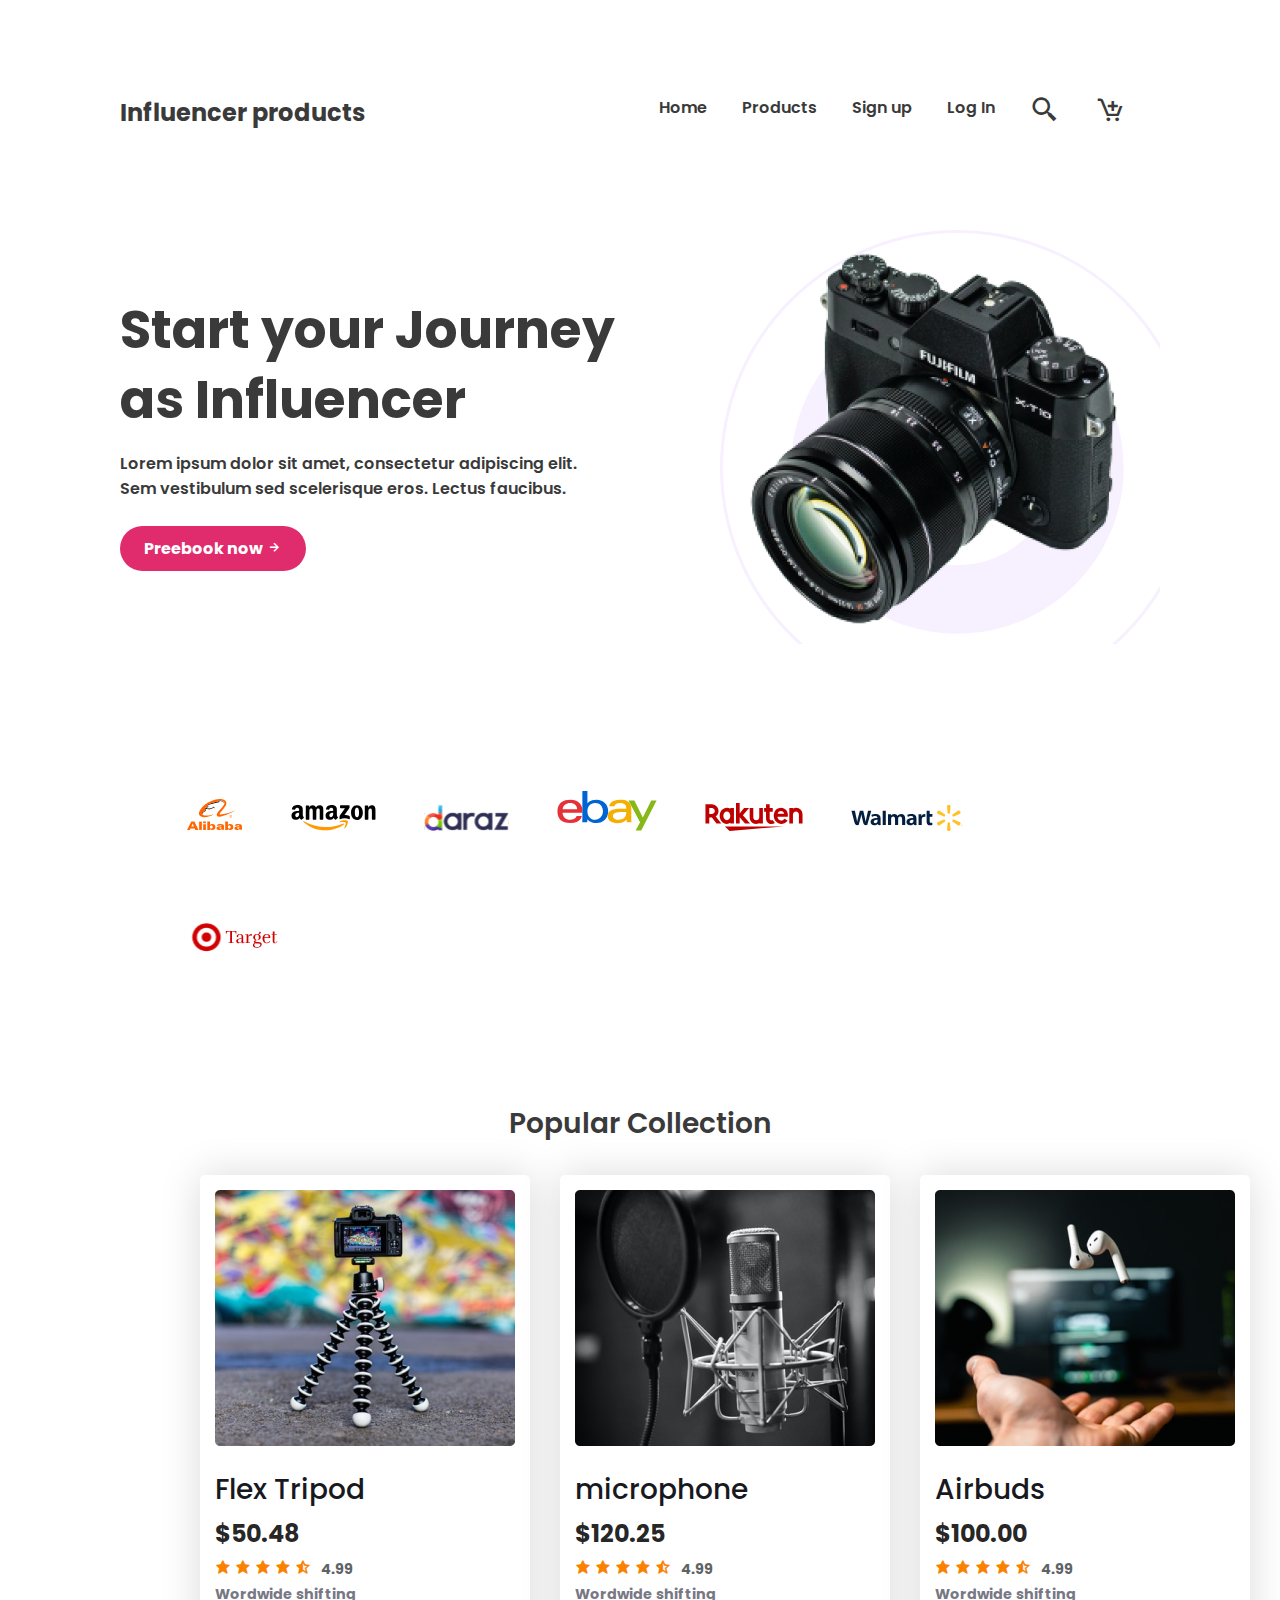
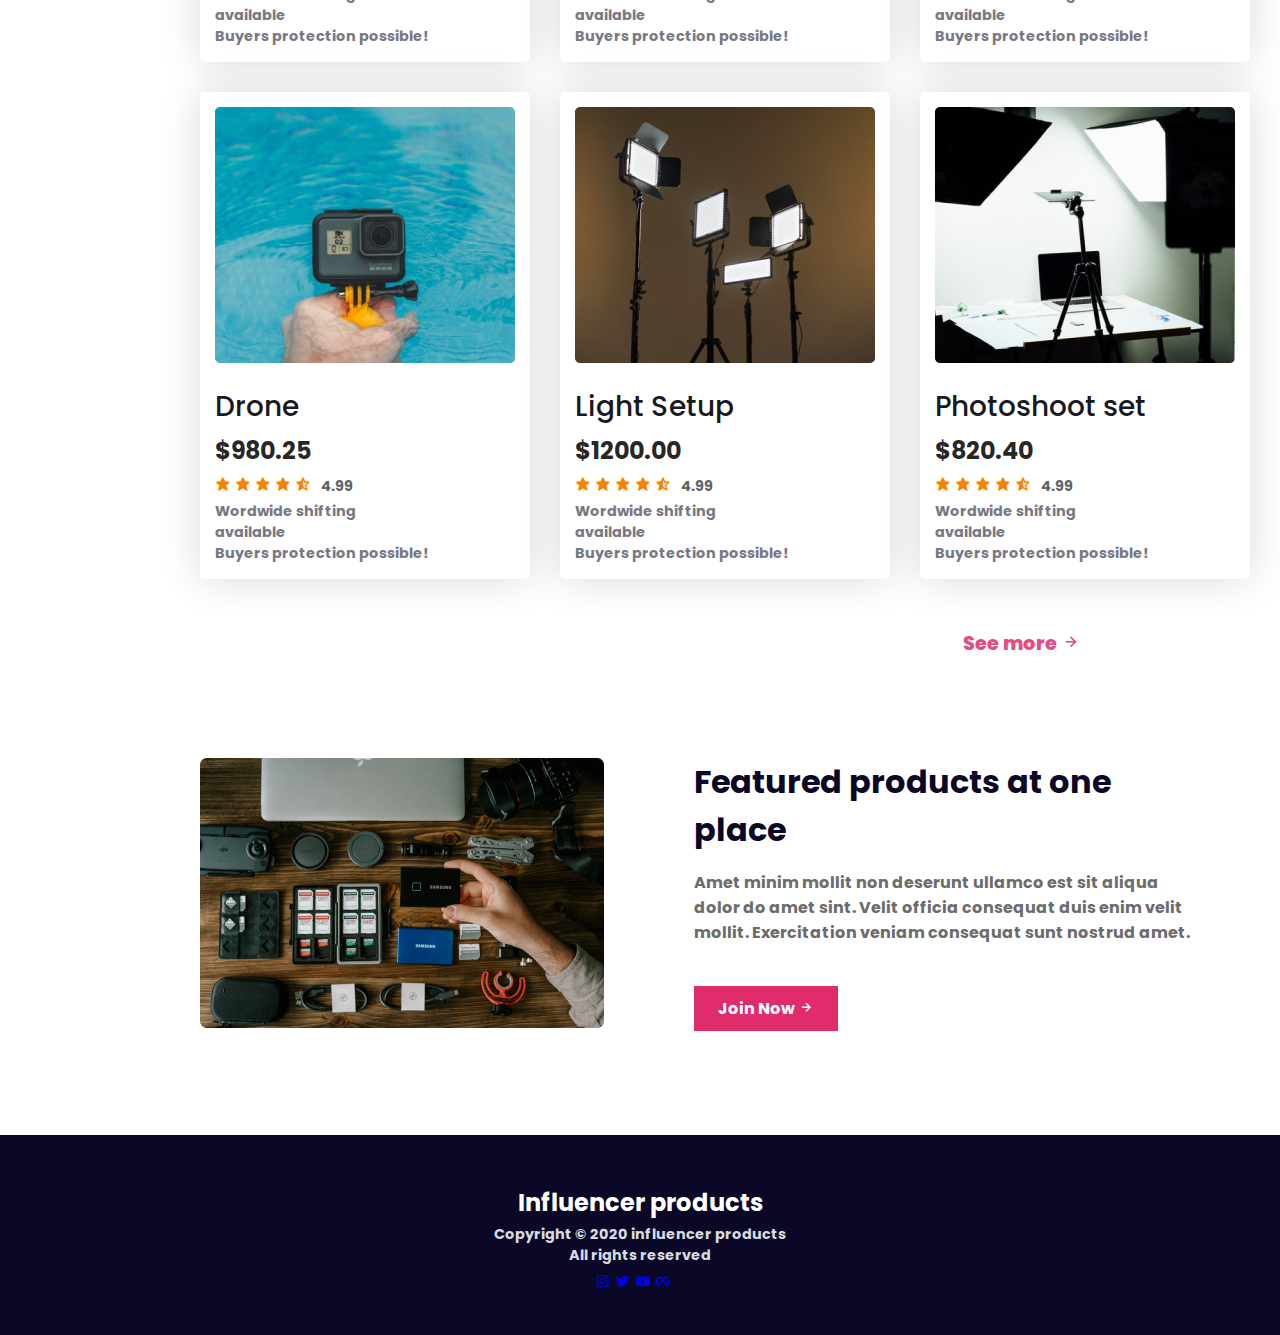
==== index.html @ 0faa742c "first commit" ====
<!DOCTYPE html>
<html lang="en">

<head>
    <meta charset="UTF-8">
    <meta name="viewport" content="width=device-width, initial-scale=1.0">
    <title>Document</title>
    <link rel="stylesheet" href="assets/style/style.css">
    <link rel="stylesheet" href="https://cdn.jsdelivr.net/npm/boxicons@latest/css/boxicons.min.css">
    <link href="https://fonts.googleapis.com/css2?family=Poppins:wght@400;500;600;700;800&display=swap"
        rel="stylesheet">
</head>

<body>
    <header>
        <!-- Header section start -->
        <div class="nav-container">
            <div class="logo">Influencer products</div>
            <nav>
                <ul>
                    <li><a href="#">Home</a></li>
                    <li><a href="#">Products</a></li>
                    <li><a href="#">Sign up</a></li>
                    <li><a href="#">Log In</a></li>
                    <li><a href="#"><i class='bx bx-search-alt-2'></i></a></li>
                    <li><a href="#"><i class='bx bx-cart-add'></i></a></li>
                </ul>
            </nav>
        </div>
    </header>
    <main>
        <section class="hero">
            <div class="banner-container">
                <div class="banner-part1">
                    <h2 class="banner-title">Start your Journey as
                        Influencer</h2>
                    <p class="title-details">Lorem ipsum dolor sit amet, consectetur adipiscing elit. <br> Sem
                        vestibulum
                        sed
                        scelerisque eros. Lectus faucibus.</p>
                    <button class="btn-primary">Preebook now <i class='bx bx-right-arrow-alt'></i></button>
                </div>
                <div class="banner-part2">
                    <img src="assets/images/main-camera.png" alt="camara pic" class="camara">
                </div>
            </div>
        </section>
        <section class="sponsor">
            <div class="sponsor-contant">
                <img src="assets/logos/Alibaba.svg" alt="logo">
                <img src="assets/logos/Amazon.svg" alt="logo">
                <img src="assets/logos/Daraz.pk Logo.svg" alt="logo">
                <img src="assets/logos/Ebay.svg" alt="logo">
                <img src="assets/logos/Rakuten.svg" alt="logo">
                <img src="assets/logos/Walmart.svg" alt="logo">
                <img src="assets/logos/Target.svg" alt="logo">
            </div>
        </section>
        <!-- Collection section start -->
        <section class="collection">
            <h3 class="card-heading">Popular Collection</h3>
            <div class="collection-contant">
                <!-- 1st card -->
                <div class="card">
                    <img src="assets/images/tripod.png" alt="tripod img">
                    <h5 class="card-title">Flex Tripod</h5>
                    <h5 class="price">$50.48</h5>
                    <div class="cart-rating">
                        <i class='bx bxs-star c-star'></i>
                        <i class='bx bxs-star c-star'></i>
                        <i class='bx bxs-star c-star'></i>
                        <i class='bx bxs-star c-star'></i>
                        <i class='bx bxs-star-half c-star'></i><span class="rating">4.99</span>
                    </div>
                    <p class="card-detailes">Wordwide shifting <br>available <br>
                        Buyers protection possible!</p>
                </div>
                <!-- 2nd card -->
                <div class="card">
                    <img src="assets/images/mic.png" alt="tripod img">
                    <h5 class="card-title">microphone</h5>
                    <h5 class="price">$120.25</h5>
                    <div class="cart-rating">
                        <i class='bx bxs-star c-star'></i>
                        <i class='bx bxs-star c-star'></i>
                        <i class='bx bxs-star c-star'></i>
                        <i class='bx bxs-star c-star'></i>
                        <i class='bx bxs-star-half c-star'></i><span class="rating">4.99</span>
                    </div>
                    <p class="card-detailes">Wordwide shifting <br>available <br>
                        Buyers protection possible!</p>
                </div>
                <!-- 3rd card -->
                <div class="card">
                    <img src="assets/images/airpod.png" alt="tripod img">
                    <h5 class="card-title">Airbuds</h5>
                    <h5 class="price">$100.00</h5>
                    <div class="cart-rating">
                        <i class='bx bxs-star c-star'></i>
                        <i class='bx bxs-star c-star'></i>
                        <i class='bx bxs-star c-star'></i>
                        <i class='bx bxs-star c-star'></i>
                        <i class='bx bxs-star-half c-star'></i><span class="rating">4.99</span>
                    </div>
                    <p class="card-detailes">Wordwide shifting <br>available <br>
                        Buyers protection possible!</p>
                </div>
                <!-- 4th card -->
                <div class="card">
                    <img src="assets/images/action.png" alt="tripod img">
                    <h5 class="card-title">Drone</h5>
                    <h5 class="price">$980.25</h5>
                    <div class="cart-rating">
                        <i class='bx bxs-star c-star'></i>
                        <i class='bx bxs-star c-star'></i>
                        <i class='bx bxs-star c-star'></i>
                        <i class='bx bxs-star c-star'></i>
                        <i class='bx bxs-star-half c-star'></i><span class="rating">4.99</span>
                    </div>
                    <p class="card-detailes">Wordwide shifting <br>available <br>
                        Buyers protection possible!</p>
                </div>
                <!-- 5th card -->
                <div class="card">
                    <img src="assets/images/lights.png" alt="tripod img">
                    <h5 class="card-title">Light Setup</h5>
                    <h5 class="price">$1200.00</h5>
                    <div class="cart-rating">
                        <i class='bx bxs-star c-star'></i>
                        <i class='bx bxs-star c-star'></i>
                        <i class='bx bxs-star c-star'></i>
                        <i class='bx bxs-star c-star'></i>
                        <i class='bx bxs-star-half c-star'></i><span class="rating">4.99</span>
                    </div>
                    <p class="card-detailes">Wordwide shifting <br>available <br>
                        Buyers protection possible!</p>
                </div>
                <!-- 6th card -->
                <div class="card">
                    <img src="assets/images/setup.png" alt="tripod img">
                    <h5 class="card-title">Photoshoot set</h5>
                    <h5 class="price">$820.40</h5>
                    <div class="cart-rating">
                        <i class='bx bxs-star c-star'></i>
                        <i class='bx bxs-star c-star'></i>
                        <i class='bx bxs-star c-star'></i>
                        <i class='bx bxs-star c-star'></i>
                        <i class='bx bxs-star-half c-star'></i><span class="rating">4.99</span>
                    </div>
                    <p class="card-detailes">Wordwide shifting <br>available <br>
                        Buyers protection possible!</p>
                </div>
              
            </div>
            <div class="see-more">
                <p>See more <i class='bx bx-right-arrow-alt'></i></p>
            </div>
        </section>
        <section class="feature-product">
            <div class="feature-img">
                <img src="assets/images/gear.png" alt="">
            </div>
            <div class="deatue-date">
                <h3 class="feature-title">Featured products at one place</h3>
                <p class="feature-detailes">Amet minim mollit non deserunt ullamco est sit aliqua dolor do amet sint.
                    Velit officia consequat
                    duis enim velit mollit. Exercitation veniam consequat sunt nostrud amet.</p>
                <button class="btn2-primary ">Join Now <i class='bx bx-right-arrow-alt'></i></button>
            </div>
        </section>
    </main>
    <footer class="footer-container">
        <div class="footer-contant">
            <h2 class="footer-title">Influencer products</h2>
            <p class="Copyright">Copyright © 2020 influencer products <br>All rights reserved</p>

        </div>
        <div class="footer-icon">
            <a href="#"><i class='bx bxl-instagram f-icon'></i></a>
            <a href="#"><i class='bx bxl-twitter f-icon'></i></a>
            <a href="#"><i class='bx bxl-youtube f-icon'></i></a>
            <a href="#"><i class='bx bxl-meta f-icon'></i></a>
        </div>
    </footer>
</body>

</html>
---- assets/style/style.css ----
/* Global css style */
* {
    margin: 0;
    padding: 0;
    box-sizing: border-box;
    font-family: 'Poppins', sans-serif;
    text-decoration: none;
    list-style: none;
}

/* Nav abr section style */
.nav-container {
    display: flex;
    justify-content: space-between;
    align-items: center;
    margin: 95px 120px 20px 120px;
}

nav ul {
    display: flex;

}

nav ul li {
    margin-right: 35px;

}

ul li a {
    color: #3A3A3A;
    font-size: 1rem;
    font-weight: 600;
}

ul li a i {
    font-size: 30px;
}

.logo {
    color: #3A3A3A;
    font-size: 1.5rem;
    font-weight: 700;
}

/* Banner section action */
.banner-container {
    display: flex;
    margin: 0px 120px;
    gap: 60px;
}

.banner-part1 {
    margin-top: 145px;
}

.banner-part2 {
    margin-top: 80px;
}

.banner-title {
    color: #3A3A3A;
    font-weight: 700;
    font-size: 3.25rem;
    line-height: 70px;
}

.title-details {
    color: #3A3A3A;
    font-size: 1rem;
    font-weight: 600;
    margin-top: 16px;
}

.btn-primary {
    color: #FFF;
    font-weight: 700;
    font-size: 1rem;
    border-radius: 41px;
    background: #E02C6D;
    border: 0;
    padding: 10px 24px;
    margin-top: 25px;


}

.btn2-primary {
    color: #FFF;
    font-weight: 700;
    font-size: 1rem;
    background: #E02C6D;
    border: 0;
    padding: 10px 24px;
    margin-top: 25px;
}

.camara {
    background: url(../images/Circle\ design.svg);
    width: 440px;
    height: 414px;
}

/* Sponsor section start */
.sponsor {
    margin: 100px 165px 0px 165px;

}

.sponsor-contant img {
    margin: 0px 22px;
    padding: 40px 0px;
    justify-content: center;
}

/* Collection section start */
.collection {
    margin: 100px 200px;

}

.collection-contant {
    display: grid;
    grid-template-columns: repeat(3, 1fr);
    gap: 30px;
}

.card-heading {
    text-align: center;
    color: #3A3A3A;
    font-size: 1.75rem;
    font-weight: 600;
    margin-bottom: 30px;
}

.card {
    padding: 15px;
    border-radius: 5px;
    background: #FFF;
    box-shadow: 0px 0px 40px 0px rgba(0, 0, 0, 0.15);
}

.card-title {
    color: #18191F;
    font-size: 1.75rem;
    font-weight: 500;
    margin-top: 16px;
}


.price {
    color: rgba(0, 0, 0, 0.87);
    font-size: 1.5rem;
    margin: 5px 0px;
}

.c-star {
    color: #FB8200;
}

.rating {
    color: #5E6366;
    font-size: .9rem;
    font-weight: 700;
    margin-left: 10px;
}

.card-detailes {
    color: #787885;
    font-size: .9rem;
    font-weight: 700;
    margin-top: 3px;
}

.see-more {
    color: rgba(224, 44, 109, 0.87);
    font-size: 1.2rem;
    font-weight: 800;
    text-align: end;
    margin-top: 50px;
    margin-right: 0px;
}

/* Featue section start */
.feature-product {
    display: flex;
    margin: 100px 80px 100px 200px;
    gap: 90px;
}

.feature-title {
    font-size: 2rem;
    color: #0A0826;
    font-weight: 700;


}

.feature-detailes {
    color: #6C6C6C;
    font-size: 1rem;
    font-weight: 700;
    margin: 16px 0px;

}

/* Footer section start */
.footer-container {
    background: #0A0826;
    width: 100%;
    height: 200px;
    align-items: center;
    text-align: center;
    padding: 50px 0;
}

.footer-title {
    /* margin-top: 25px; */
    color: #FFF;
    font-size: 1.5rem;
    font-weight: 700;
    padding-top: 5
    0px;
}

.Copyright {
    color: #D9DBE1;
    font-size: .9rem;
    font-weight: 700;
    padding: 4px 0px;
}

.footer-icon {
    color: white;
    margin-right: 15px;
}
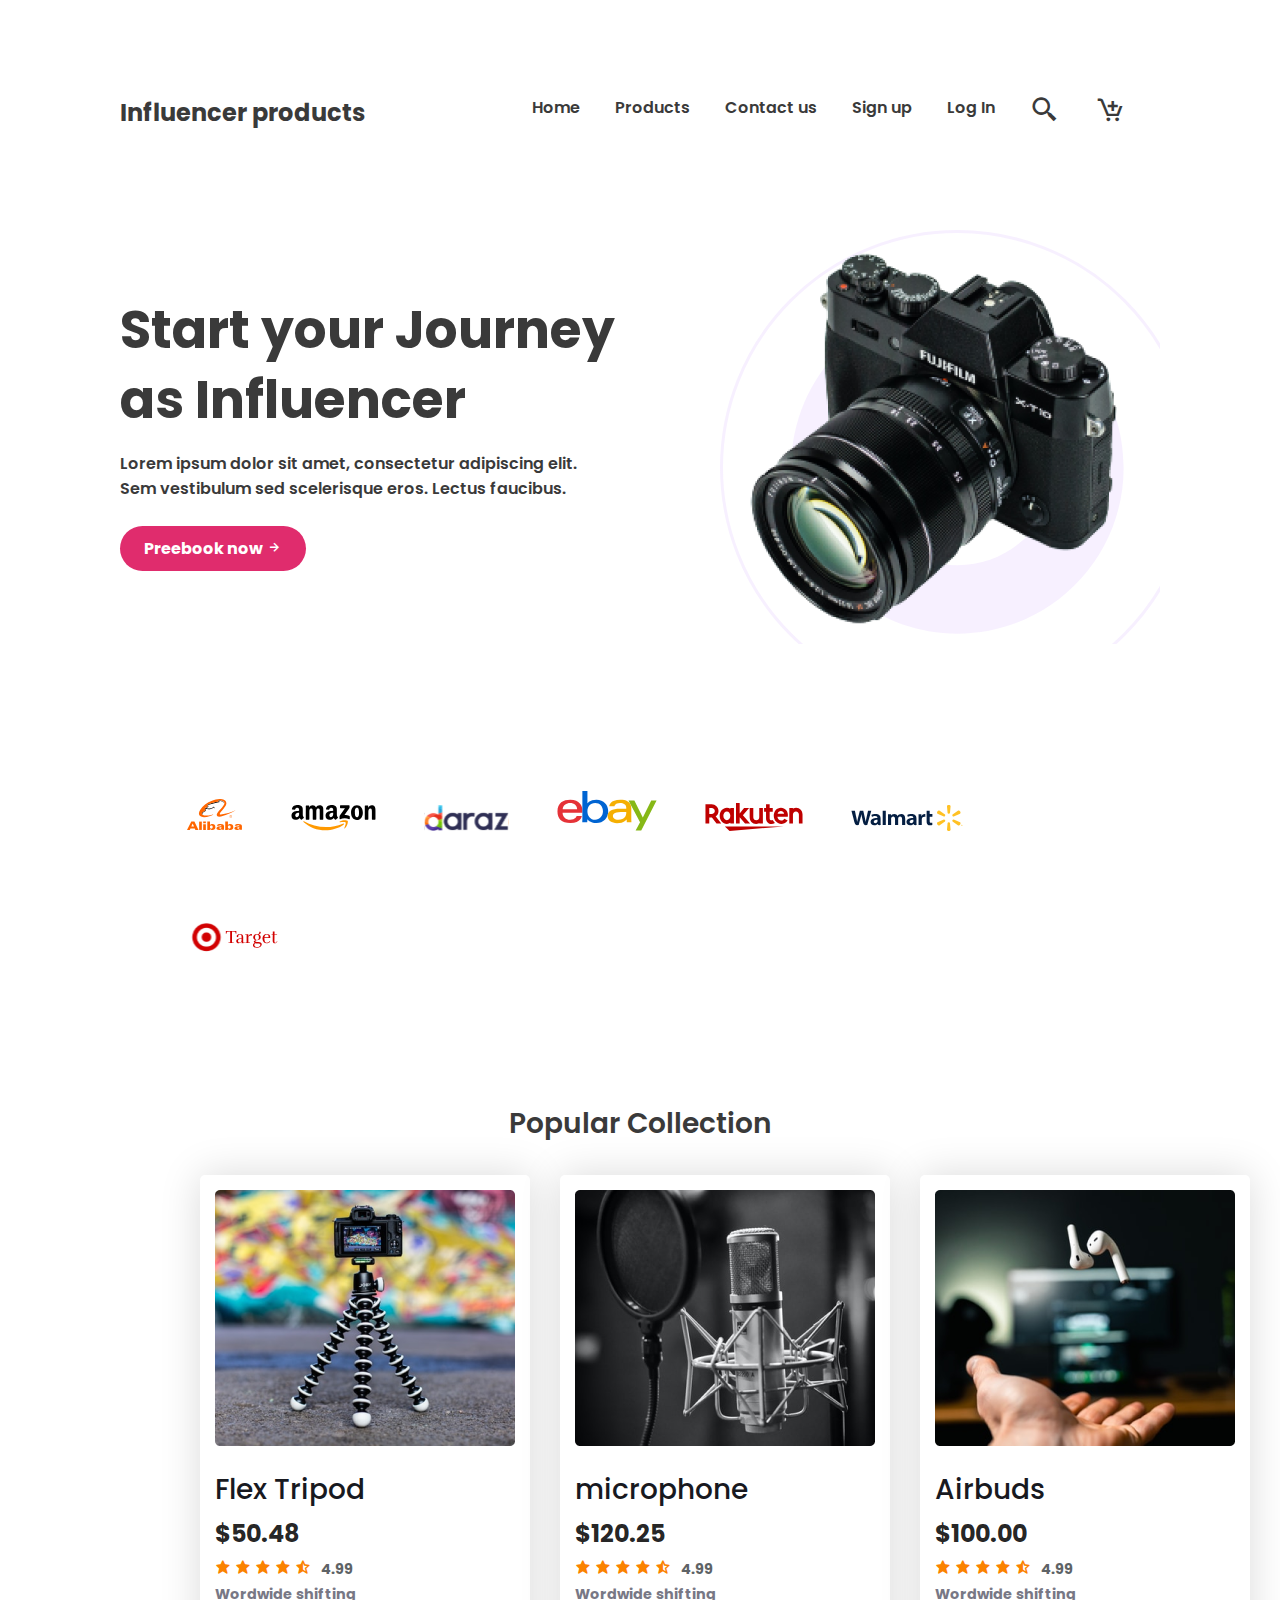
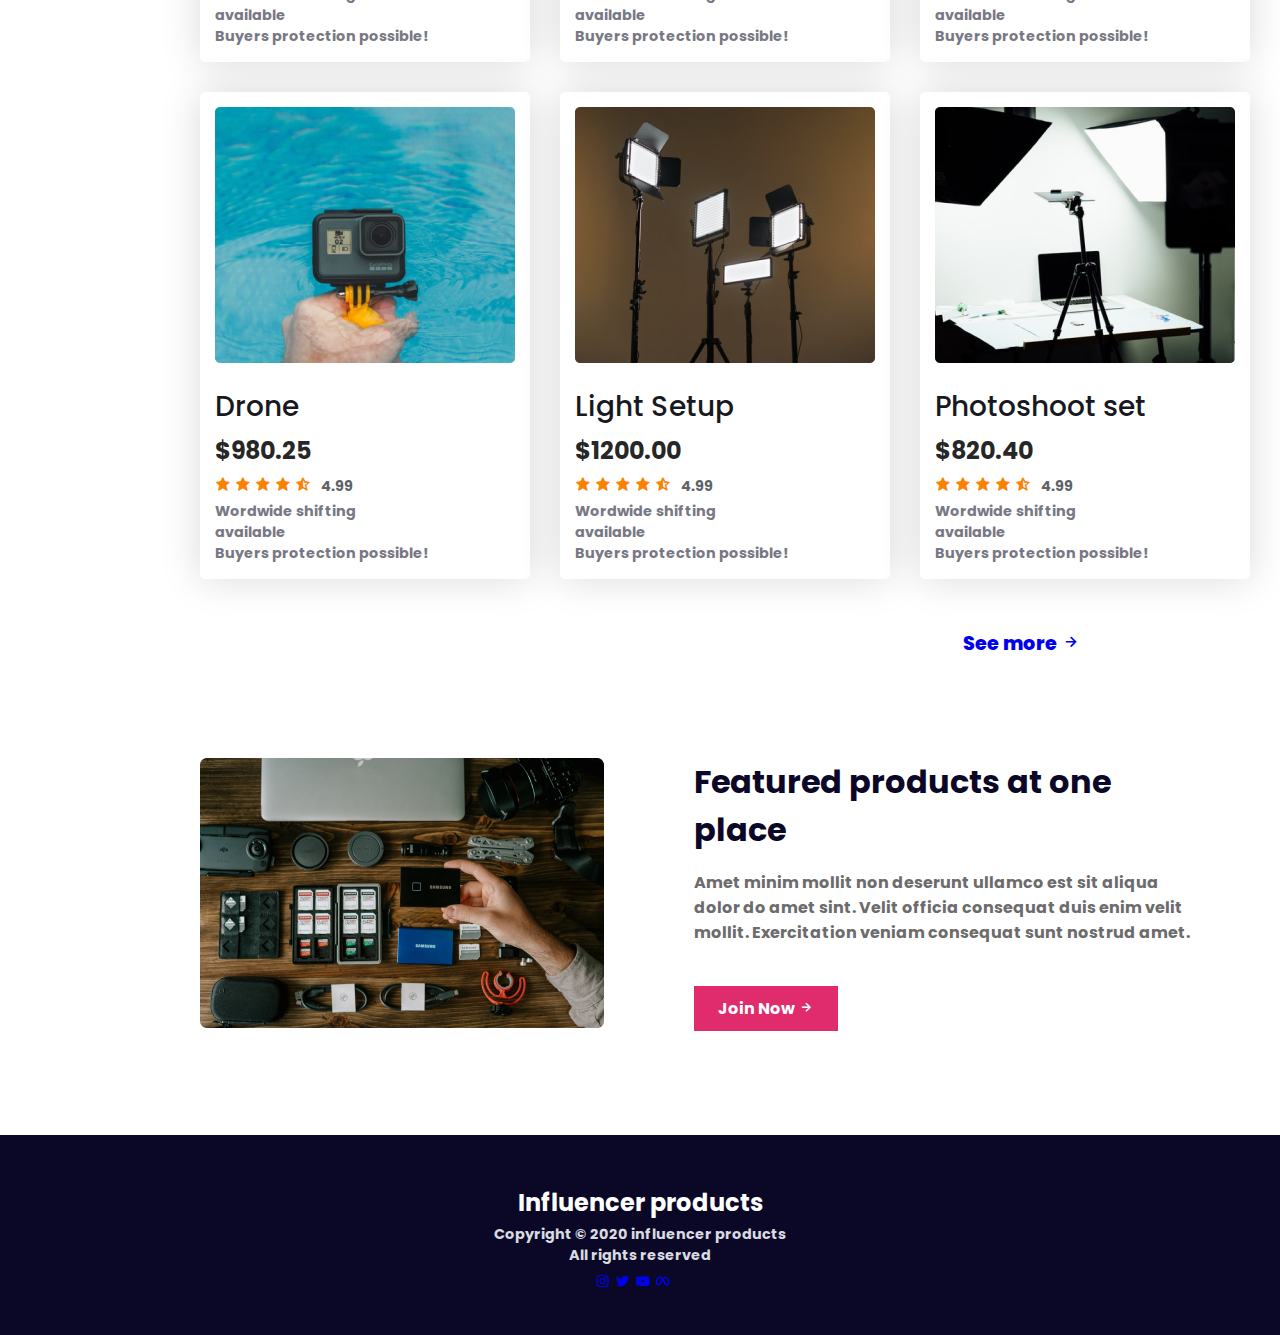
==== commit c21e5f81: "another page add" ====
--- a/index.html
+++ b/index.html
@@ -18,8 +18,9 @@
             <div class="logo">Influencer products</div>
             <nav>
                 <ul>
-                    <li><a href="#">Home</a></li>
-                    <li><a href="#">Products</a></li>
+                    <li><a href="#hero">Home</a></li>
+                    <li><a href="#products">Products</a></li>
+                    <li><a href="#Contact">Contact us</a></li>
                     <li><a href="#">Sign up</a></li>
                     <li><a href="#">Log In</a></li>
                     <li><a href="#"><i class='bx bx-search-alt-2'></i></a></li>
@@ -29,7 +30,7 @@
         </div>
     </header>
     <main>
-        <section class="hero">
+        <section class="hero" id="hero">
             <div class="banner-container">
                 <div class="banner-part1">
                     <h2 class="banner-title">Start your Journey as
@@ -57,7 +58,7 @@
             </div>
         </section>
         <!-- Collection section start -->
-        <section class="collection">
+        <section class="collection" id="products">
             <h3 class="card-heading">Popular Collection</h3>
             <div class="collection-contant">
                 <!-- 1st card -->
@@ -153,7 +154,7 @@
               
             </div>
             <div class="see-more">
-                <p>See more <i class='bx bx-right-arrow-alt'></i></p>
+                <a href="products.html"><p>See more <i class='bx bx-right-arrow-alt'></i></p></a>
             </div>
         </section>
         <section class="feature-product">
@@ -169,7 +170,7 @@
             </div>
         </section>
     </main>
-    <footer class="footer-container">
+    <footer class="footer-container" id="Contact">
         <div class="footer-contant">
             <h2 class="footer-title">Influencer products</h2>
             <p class="Copyright">Copyright © 2020 influencer products <br>All rights reserved</p>
